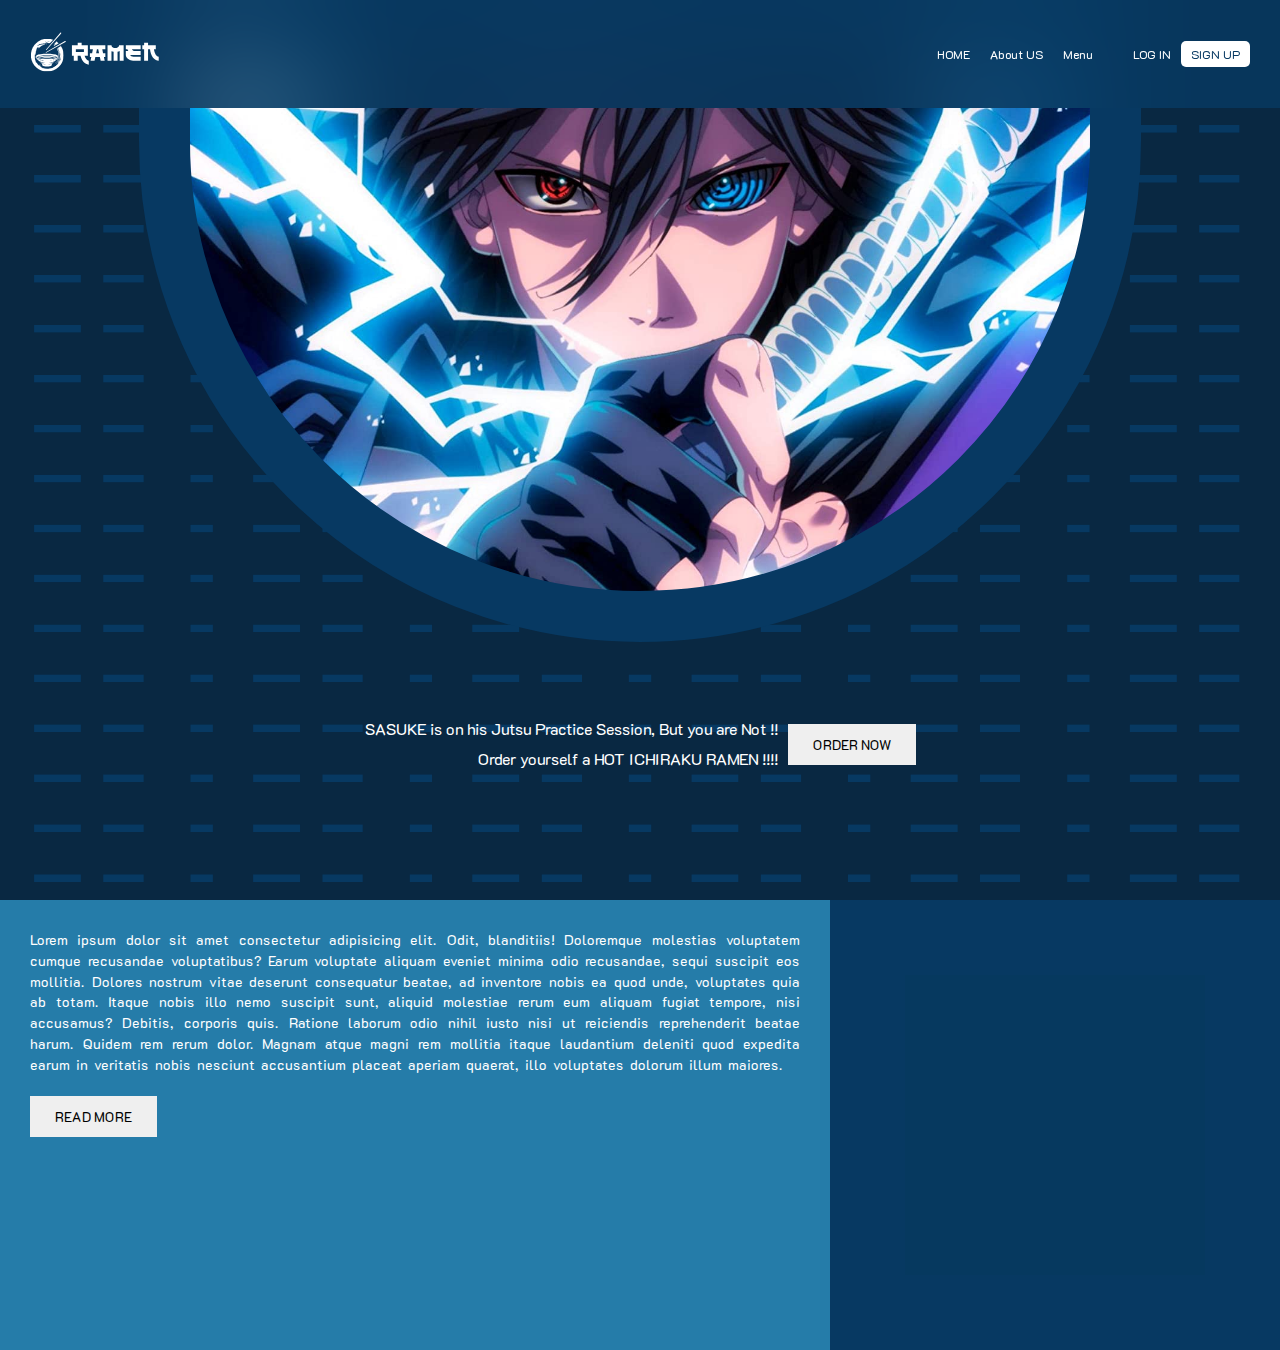
==== index.html @ f84152c3 "added ramen animated video and designed hero section of landing page" ====
<!DOCTYPE html>
<html lang="en">
<head>
    <meta charset="UTF-8">
    <meta http-equiv="X-UA-Compatible" content="IE=edge">
    <meta name="viewport" content="width=device-width, initial-scale=1.0">
    <title>Ramen - Best Ramen Restaurent</title>
    <link rel="stylesheet" href="style.css">
</head>
<body>
    <nav>
        <div class="logo">
            <img src="./images/ramen logo.svg" alt="ramen-logo">
        </div>
        <div class="navigation">
            <ul>
                <li>HOME</li>
                <li>About US</li>
                <li>Menu</li>
                <div class="login-nav">
                    <li>LOG IN</li>
                    <li class="signUp-btn">SIGN UP</li>
                </div>
            </ul>
        </div>
    </nav>
    <section class="heroSection">
        <div class="sasukeHeroImage"></div>
        <div class="bannerText">
            <div class="text">
                <p align="right">SASUKE is on his Jutsu Practice Session, But you are Not !!<br>Order yourself a HOT ICHIRAKU RAMEN !!!!</p>

                <button>ORDER NOW</button>
            </div>
        </div>
    </section>
    <section class="about">
        <div class="introduction">
            <p>Lorem ipsum dolor sit amet consectetur adipisicing elit. Odit, blanditiis! Doloremque molestias voluptatem cumque recusandae voluptatibus? Earum voluptate aliquam eveniet minima odio recusandae, sequi suscipit eos mollitia. Dolores nostrum vitae deserunt consequatur beatae, ad inventore nobis ea quod unde, voluptates quia ab totam. Itaque nobis illo nemo suscipit sunt, aliquid molestiae rerum eum aliquam fugiat tempore, nisi accusamus? Debitis, corporis quis. Ratione laborum odio nihil iusto nisi ut reiciendis reprehenderit beatae harum. Quidem rem rerum dolor. Magnam atque magni rem mollitia itaque laudantium deleniti quod expedita earum in veritatis nobis nesciunt accusantium placeat aperiam quaerat, illo voluptates dolorum illum maiores.</p>

            <button>READ MORE</button>
        </div>
        <div class="ramenVideo">
            <video src="./video/ramen animated video.mp4" autoplay loop muted width="300"></video>
        </div>
    </section> 
</body>
</html>
---- style.css ----
@font-face {
    font-family: "K2D";
    src: url("./fonts/K2D-Regular.ttf");
}
*{
    margin: 0;
    padding: 0;
    font-family: "K2D";
}
::-webkit-scrollbar{
    display: none;
}
nav{
    height: 12vh;
    width: 100%;
    background: rgba(7, 57, 98,.8);
    backdrop-filter: blur(50px);
    display: flex;
    justify-content: space-between;
    align-items: center;
    position: absolute;
    top: 0;
    font-size:12px;
    z-index: 100;
}
nav .logo{
    transform: scale(.6);
    position: relative;
    margin-left: -40px;
}
nav ul{
    display: flex;
    list-style: none;
    color: white;
}
nav li{
    padding: 0 10px;
}
.navigation ul{
    display: flex;
    justify-content: center;
    align-items: center;
}
nav .login-nav{
    display: flex;
    align-items: center;
    margin:0 30px 0 20px;
}
.login-nav li{
    padding:0 10px;
}
nav .signUp-btn{
    color: rgb(7, 57, 98);
    background: white;
    padding: 5px 10px;
    border-radius: 5px;
}

.heroSection{
    height: 100vh;
    background: #092842;
    background-image:url("./images/heroSection-line.png");
    background-size: cover;
    background-position: center;
    display: flex;
    align-items: center;
    flex-direction: column;
    overflow: hidden;
    z-index: 98;
}
.sasukeHeroImage{
    height: 60vh;
    width: 100vh;
    transform: translateY();
    background-image: url("./images/sasuke-new.jpg");
    background-position:center;
    background-size: cover;
    border-radius: 0 0 100vh 100vh;
    border: 4vw solid rgb(7, 57, 98);
}
.heroSection .bannerText{
    color: #fff;
    margin-top: 8vh;
}
.bannerText .text{
    display: flex;
    justify-content: center;
    align-items: center;
}
.bannerText p{
    line-height: 30px;
    margin-right: 10px;
}
button{
    padding: 12px 25px;
    border: none;
}
.about{
    height: 50vh;
    background: #257CA9;
    overflow: hidden;
    display: flex;
}
.about .introduction{
    width: calc(100vw - 50vh);
    text-align: justify;
    font-size: 14px;
    line-height: 1.3rem;    word-spacing: 2px;
    color: white;
    padding: 30px;
    box-sizing: border-box;
}
.introduction p{
    margin-bottom: 20px;
}
.about .ramenVideo{
    background: #073962;
    /* float: right; */
    height: 100%;
    width: 50vh;
    display: flex;
    justify-content: center;
    align-items: center;
}
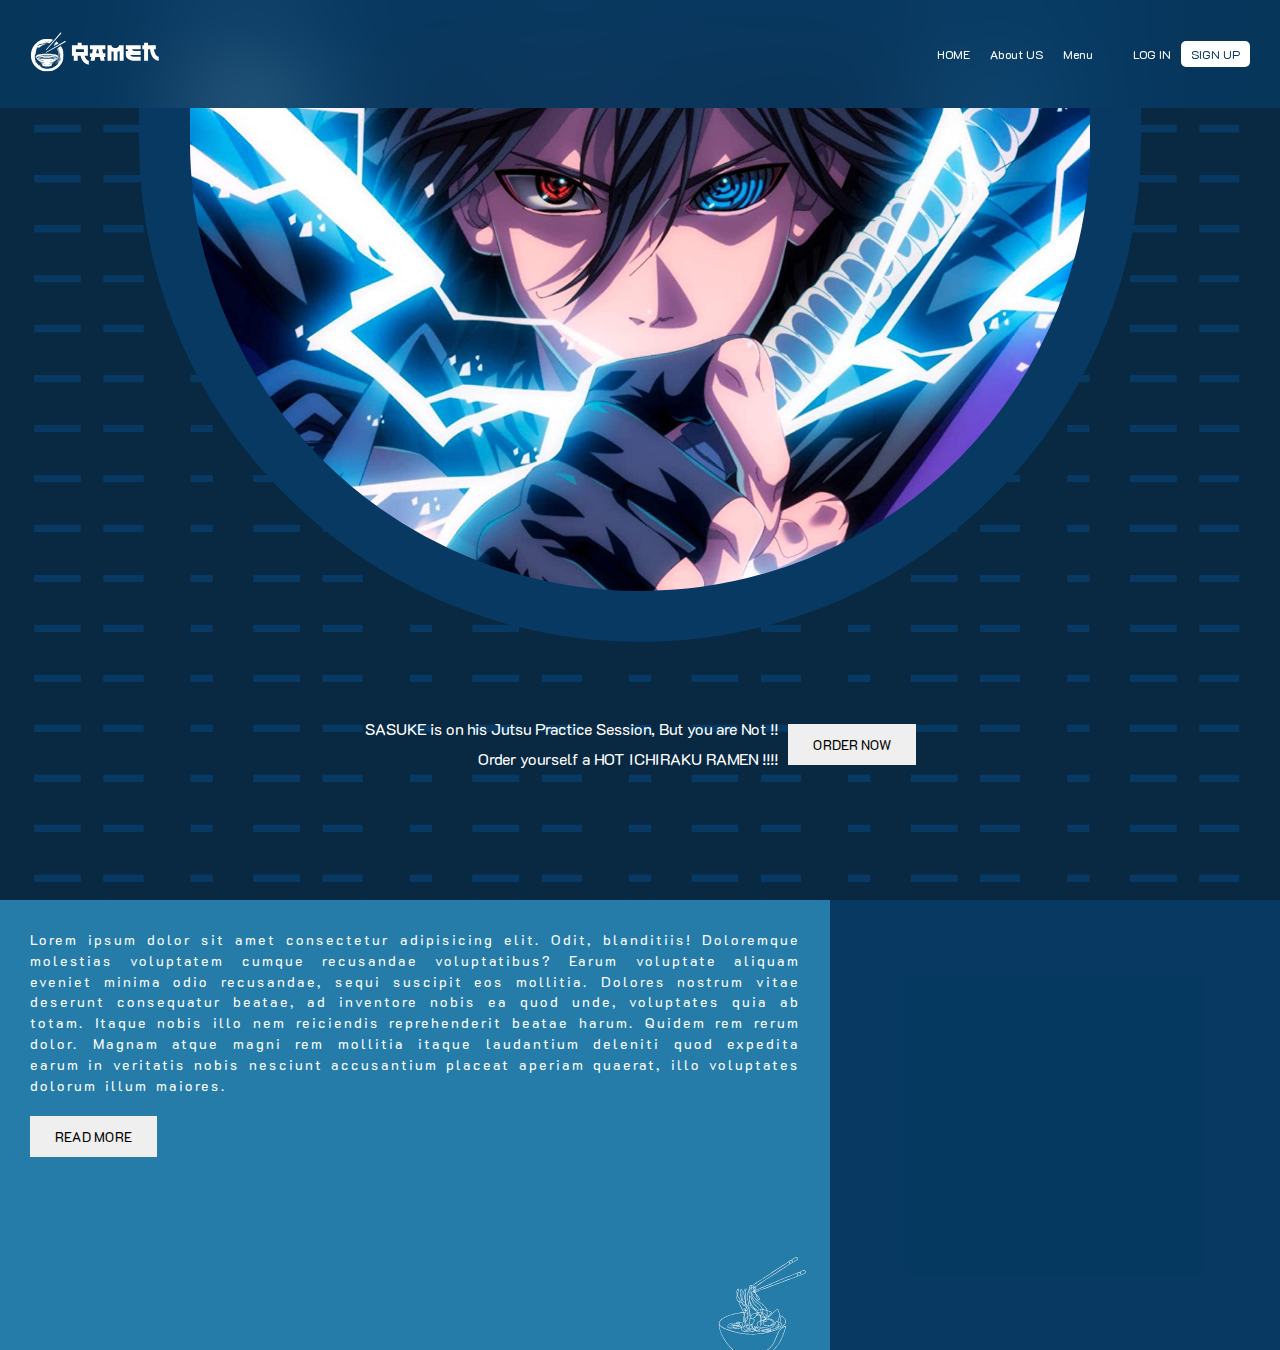
==== commit ae85fc96: "fixed width of ramen soup svg in intro section" ====
--- a/index.html
+++ b/index.html
@@ -36,9 +36,11 @@
     </section>
     <section class="about">
         <div class="introduction">
-            <p>Lorem ipsum dolor sit amet consectetur adipisicing elit. Odit, blanditiis! Doloremque molestias voluptatem cumque recusandae voluptatibus? Earum voluptate aliquam eveniet minima odio recusandae, sequi suscipit eos mollitia. Dolores nostrum vitae deserunt consequatur beatae, ad inventore nobis ea quod unde, voluptates quia ab totam. Itaque nobis illo nemo suscipit sunt, aliquid molestiae rerum eum aliquam fugiat tempore, nisi accusamus? Debitis, corporis quis. Ratione laborum odio nihil iusto nisi ut reiciendis reprehenderit beatae harum. Quidem rem rerum dolor. Magnam atque magni rem mollitia itaque laudantium deleniti quod expedita earum in veritatis nobis nesciunt accusantium placeat aperiam quaerat, illo voluptates dolorum illum maiores.</p>
+            <p>Lorem ipsum dolor sit amet consectetur adipisicing elit. Odit, blanditiis! Doloremque molestias voluptatem cumque recusandae voluptatibus? Earum voluptate aliquam eveniet minima odio recusandae, sequi suscipit eos mollitia. Dolores nostrum vitae deserunt consequatur beatae, ad inventore nobis ea quod unde, voluptates quia ab totam. Itaque nobis illo nem reiciendis reprehenderit beatae harum. Quidem rem rerum dolor. Magnam atque magni rem mollitia itaque laudantium deleniti quod expedita earum in veritatis nobis nesciunt accusantium placeat aperiam quaerat, illo voluptates dolorum illum maiores.</p>
 
             <button>READ MORE</button>
+
+            <img src="./images/ramen-soup.svg" alt="soup" class="ramen-soup">
         </div>
         <div class="ramenVideo">
             <video src="./video/ramen animated video.mp4" autoplay loop muted width="300"></video>
--- a/style.css
+++ b/style.css
@@ -18,7 +18,7 @@
     display: flex;
     justify-content: space-between;
     align-items: center;
-    position: absolute;
+    position: fixed;
     top: 0;
     font-size:12px;
     z-index: 100;
@@ -96,7 +96,7 @@
     border: none;
 }
 .about{
-    height: 50vh;
+    min-height: 50vh;
     background: #257CA9;
     overflow: hidden;
     display: flex;
@@ -105,18 +105,28 @@
     width: calc(100vw - 50vh);
     text-align: justify;
     font-size: 14px;
-    line-height: 1.3rem;    word-spacing: 2px;
+    line-height: 1.3rem;    word-spacing: 2px;  letter-spacing: 2px;
     color: white;
     padding: 30px;
     box-sizing: border-box;
+    overflow: scroll;
+    position: relative;
+}
+.introduction .ramen-soup{
+    position: absolute;
+    right: 0;
+    bottom: 0;
+    z-index: 0;
+    height: 120px;
 }
 .introduction p{
     margin-bottom: 20px;
+    z-index: 1;
 }
 .about .ramenVideo{
     background: #073962;
     /* float: right; */
-    height: 100%;
+    min-height: 100%;
     width: 50vh;
     display: flex;
     justify-content: center;
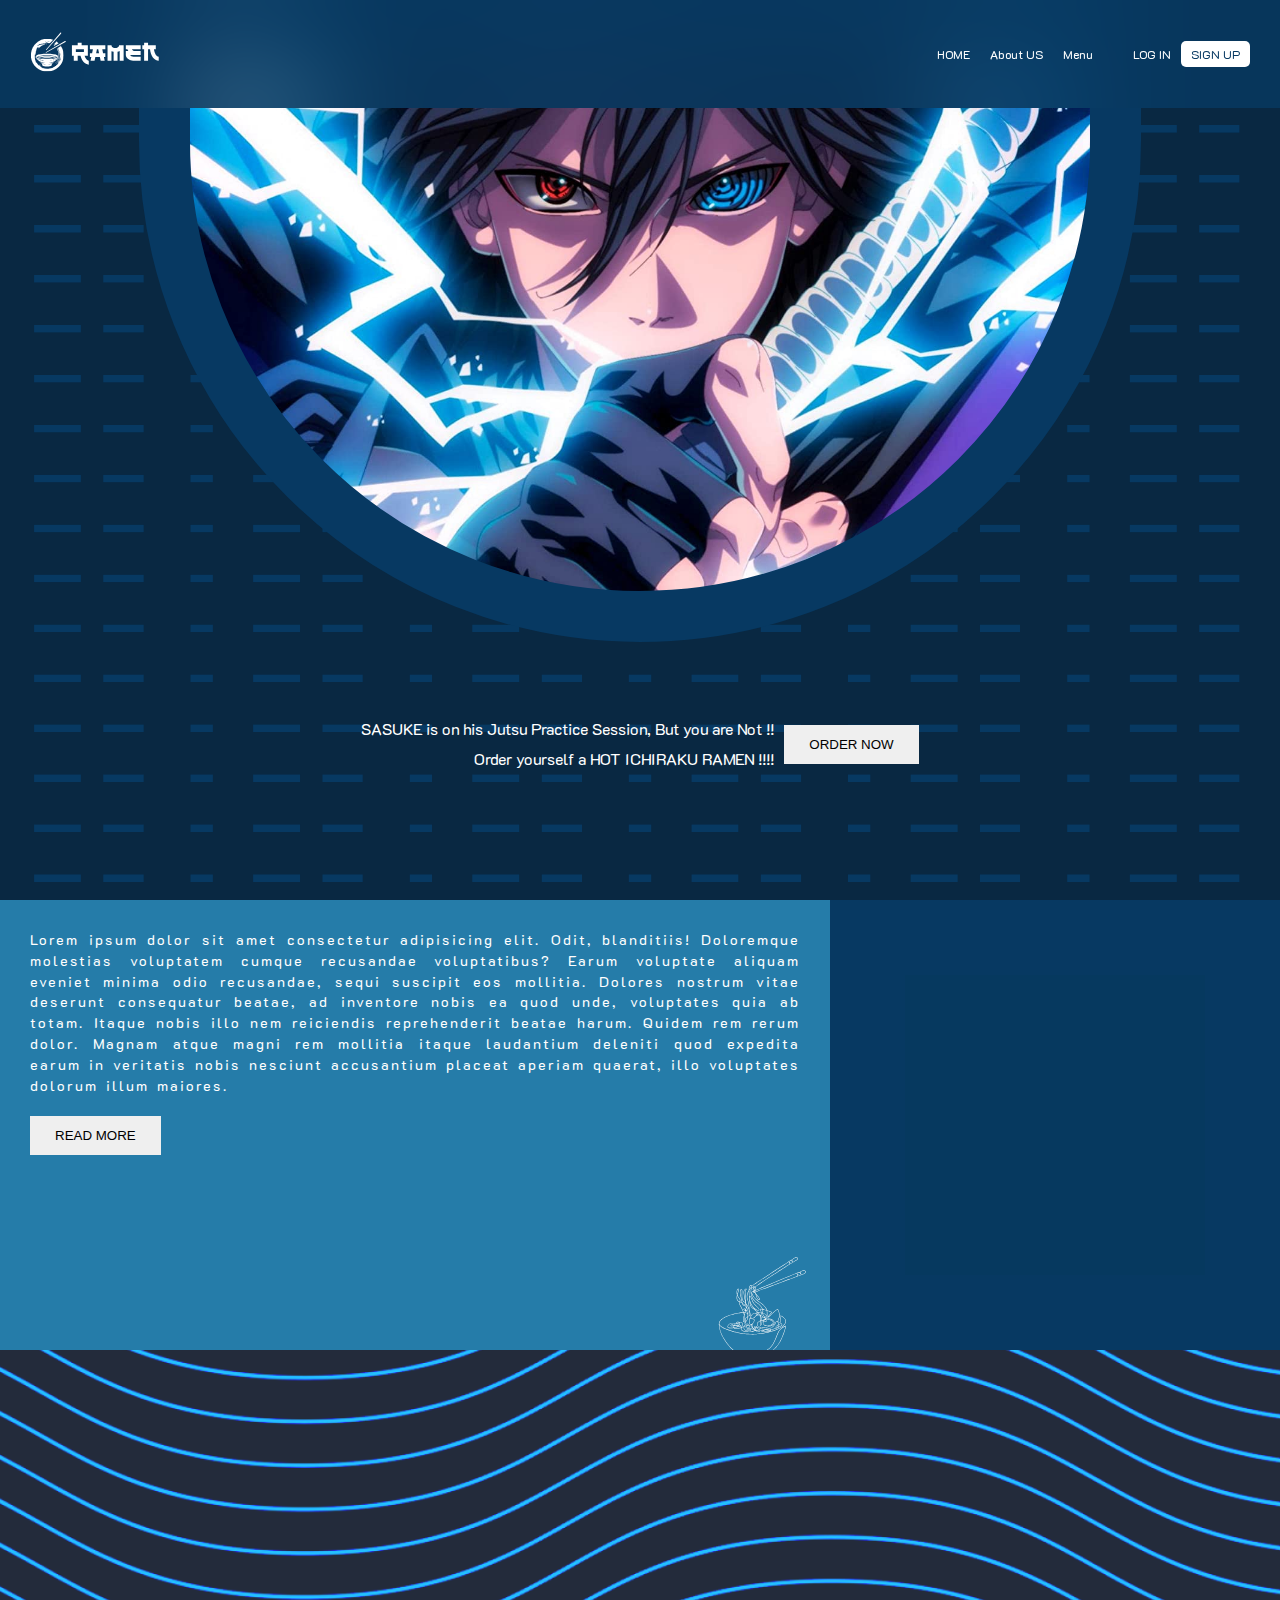
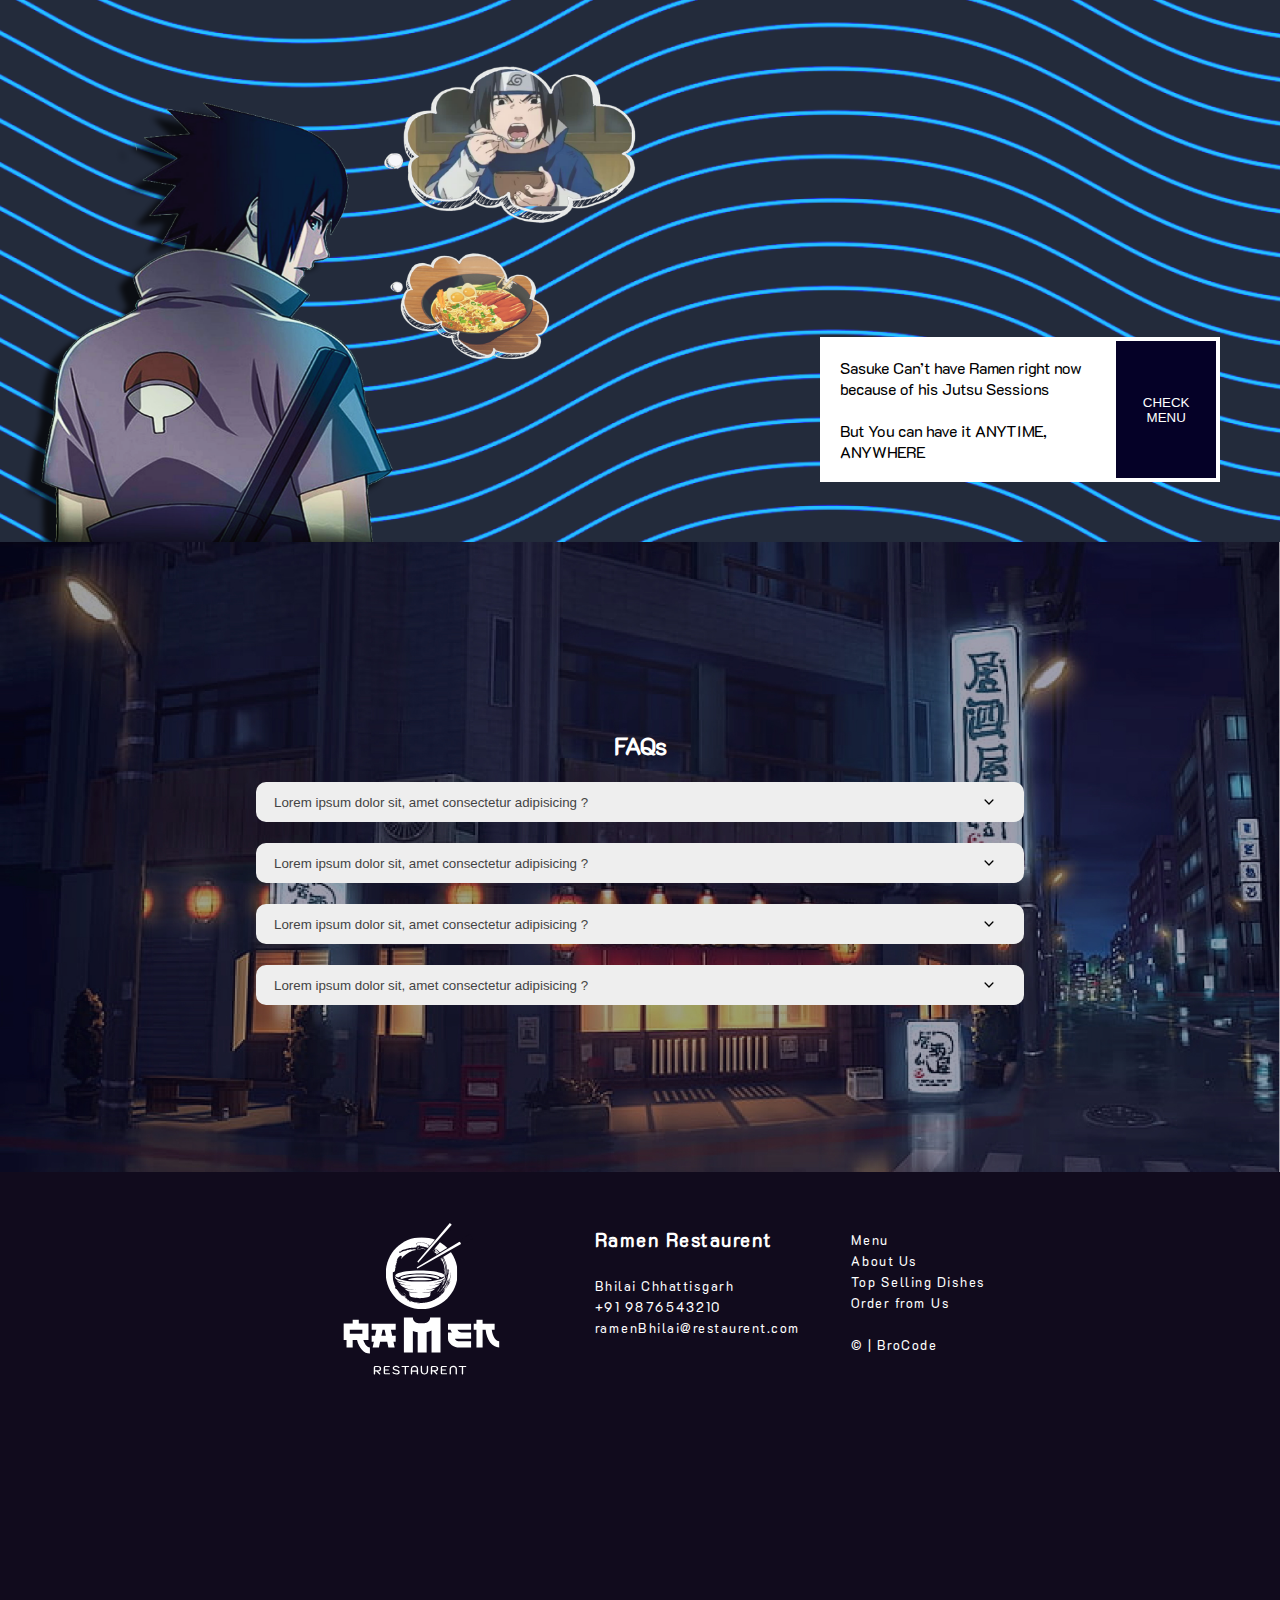
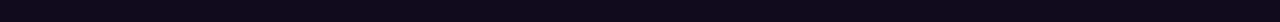
==== commit c4bbe536: "homepage designed succesfully" ====
--- a/index.html
+++ b/index.html
@@ -8,6 +8,7 @@
     <link rel="stylesheet" href="style.css">
 </head>
 <body>
+    <!-- nav bar -->
     <nav>
         <div class="logo">
             <img src="./images/ramen logo.svg" alt="ramen-logo">
@@ -24,6 +25,7 @@
             </ul>
         </div>
     </nav>
+    <!-- hero section -->
     <section class="heroSection">
         <div class="sasukeHeroImage"></div>
         <div class="bannerText">
@@ -34,6 +36,7 @@
             </div>
         </div>
     </section>
+    <!-- introduction -->
     <section class="about">
         <div class="introduction">
             <p>Lorem ipsum dolor sit amet consectetur adipisicing elit. Odit, blanditiis! Doloremque molestias voluptatem cumque recusandae voluptatibus? Earum voluptate aliquam eveniet minima odio recusandae, sequi suscipit eos mollitia. Dolores nostrum vitae deserunt consequatur beatae, ad inventore nobis ea quod unde, voluptates quia ab totam. Itaque nobis illo nem reiciendis reprehenderit beatae harum. Quidem rem rerum dolor. Magnam atque magni rem mollitia itaque laudantium deleniti quod expedita earum in veritatis nobis nesciunt accusantium placeat aperiam quaerat, illo voluptates dolorum illum maiores.</p>
@@ -46,5 +49,78 @@
             <video src="./video/ramen animated video.mp4" autoplay loop muted width="300"></video>
         </div>
     </section> 
+    <!-- sasuke section -->
+    <section class="sasukeSection">
+        <img src="./images/sasuke-ramen.png" class="sasuke-thinking">
+
+        <div class="sasukeStory">
+            <p>Sasuke Can’t have Ramen right now because of his Jutsu Sessions<br><br>But You can have it ANYTIME, ANYWHERE</p>
+            <br>
+            <button>CHECK MENU</button>
+        </div>
+    </section>
+    <!-- FAQ -->
+    <section class="faq">
+        <br>
+        <h2>FAQs</h2>
+        <br>
+
+        <div class="accordion-cntr">
+            <button class="accordion">Lorem ipsum dolor sit, amet consectetur adipisicing ? <img src="./images/down-sign.svg" alt="" height="30"></button>
+            
+            <div class="panel">
+              <p>Lorem ipsum dolor sit amet consectetur adipisicing elit. Recusandae, sequi error tempore quam vero nostrum molestiae beatae animi aut, natus laboriosam! Dolores, maxime totam? Hic ex itaque quam corporis quod.</p>
+            </div>
+        </div>
+        <br>
+
+        <div class="accordion-cntr">
+            <button class="accordion">Lorem ipsum dolor sit, amet consectetur adipisicing ? <img src="./images/down-sign.svg" alt="" height="30"></button>
+            
+            <div class="panel">
+              <p>Lorem ipsum dolor sit amet consectetur adipisicing elit. Recusandae, sequi error tempore quam vero nostrum molestiae beatae animi aut, natus laboriosam! Dolores, maxime totam? Hic ex itaque quam corporis quod.</p>
+            </div>
+        </div>
+        <br>
+
+        <div class="accordion-cntr">
+            <button class="accordion">Lorem ipsum dolor sit, amet consectetur adipisicing ? <img src="./images/down-sign.svg" alt="" height="30"></button>
+            
+            <div class="panel">
+              <p>Lorem ipsum dolor sit amet consectetur adipisicing elit. Recusandae, sequi error tempore quam vero nostrum molestiae beatae animi aut, natus laboriosam! Dolores, maxime totam? Hic ex itaque quam corporis quod.</p>
+            </div>
+        </div>
+        <br>
+
+        <div class="accordion-cntr">
+            <button class="accordion">Lorem ipsum dolor sit, amet consectetur adipisicing ? <img src="./images/down-sign.svg" alt="" height="30"></button>
+            
+            <div class="panel">
+              <p>Lorem ipsum dolor sit amet consectetur adipisicing elit. Recusandae, sequi error tempore quam vero nostrum molestiae beatae animi aut, natus laboriosam! Dolores, maxime totam? Hic ex itaque quam corporis quod.</p>
+            </div>
+        </div>
+
+    </section>
+    <!-- footer -->
+    <footer>
+        <img src="./images/ramen-ftr-logo.svg" alt="ramen-logo" height="250">
+        <div class="ramenContact">
+            <h3>Ramen Restaurent</h3>
+            <br>
+            <p>Bhilai Chhattisgarh</p>
+            <p>+91 9876543210</p>
+            <p>ramenBhilai@restaurent.com</p>
+            <div class="map"><iframe width="200" height="100" frameborder="0" scrolling="no" marginheight="0" marginwidth="0" src="https://maps.google.com/maps?width=100%25&amp;height=600&amp;hl=en&amp;q=GD Rungta+(My%20Business%20Name)&amp;t=&amp;z=14&amp;ie=UTF8&amp;iwloc=B&amp;output=embed"><a href="https://www.maps.ie/distance-area-calculator.html"></a></iframe></div>
+        </div>
+        <div class="footerNav">
+            <p>Menu</p>
+            <p>About Us</p>
+            <p>Top Selling Dishes</p>
+            <p>Order from Us</p>
+            <br>
+            <p>© | BroCode</p>
+        </div>
+    </footer>
+    <script src="script.js"></script>
 </body>
 </html>--- a/style.css
+++ b/style.css
@@ -2,13 +2,20 @@
     font-family: "K2D";
     src: url("./fonts/K2D-Regular.ttf");
 }
+
+@font-face {
+    font-family: 'Kodchasan';
+    src: url("./fonts/Kodchasan-Regular.ttf");
+}
 *{
     margin: 0;
     padding: 0;
-    font-family: "K2D";
 }
 ::-webkit-scrollbar{
     display: none;
+}
+body{
+    font-family: "K2D" ,"Kodchasan";
 }
 nav{
     height: 12vh;
@@ -54,6 +61,7 @@
     background: white;
     padding: 5px 10px;
     border-radius: 5px;
+    cursor: pointer;
 }
 
 .heroSection{
@@ -94,6 +102,7 @@
 button{
     padding: 12px 25px;
     border: none;
+    cursor: pointer;
 }
 .about{
     min-height: 50vh;
@@ -104,7 +113,7 @@
 .about .introduction{
     width: calc(100vw - 50vh);
     text-align: justify;
-    font-size: 14px;
+    font-size: .9rem;
     line-height: 1.3rem;    word-spacing: 2px;  letter-spacing: 2px;
     color: white;
     padding: 30px;
@@ -131,4 +140,110 @@
     display: flex;
     justify-content: center;
     align-items: center;
-}+}
+.sasukeSection{
+    height: 88vh;
+    background: #232B3B;
+    background-image: url("./images/wavy.png");
+    background-size: cover;
+    background-blend-mode: screen;
+    position: relative;
+}
+.sasuke-thinking{
+    position: absolute;
+    bottom: 0;
+    max-width: 650px;
+    width:70vw;
+}
+.sasukeStory{
+    position: absolute;
+    bottom: 60px;
+    right: 60px;
+    width: 400px;
+    display: flex;
+    /* flex-direction: column; */
+}
+.sasukeStory p{
+    padding: 20px;
+    background: rgb(255, 255, 255);
+}
+.sasukeStory button{
+    background: #050127;
+    color: white;
+    border: 4px solid white;
+}
+.faq{
+    min-height: 70vh;
+    max-height: fit-content;
+    background-image: url("./images/japanese-store.jpg");
+    background-size: cover;
+    display: flex;
+    flex-direction: column;
+    align-items: center;
+    justify-content: center;
+    color: white;
+    overflow: scroll;
+}
+.accordion-cntr{
+    max-width: 800px;
+    width: 60%;
+    min-width: 400px;
+    display: flex; justify-content: center; align-items: center;
+    flex-direction: column;
+}
+.accordion {
+    background-color: #eee;
+    color: #444;
+    cursor: pointer;
+    padding:5px 18px;
+    width: 100%;
+    text-align: left;
+    border: none;
+    outline: none;
+    transition: 0.4s;
+    border-radius: 10px;
+    display: flex;
+    align-items: center;
+    justify-content:space-between ;
+}
+.active, .accordion:hover {
+    background-color: #ffffff;
+    color: black;
+}
+.panel {
+    padding: 20px;
+    width: 80%;
+    background-color: #151420;
+    display: none;
+    overflow: hidden;
+    word-spacing: 2px;
+    letter-spacing: 1px;
+    font-size: .75rem;
+    color: white;
+    text-align: justify;
+    border-radius: 0 0 15px 15px;
+    border:2px solid white;
+    border-top: none;
+}
+footer{
+    font-family: 'K2D' !important;
+    height: 50vh;
+    background: #110B1D;
+    color: white;
+    display: flex;
+    justify-content: center;
+    letter-spacing: 1.5px;
+    /* align-items: center; */
+    gap: 50px;
+}
+footer p{
+    font-size: .8rem;
+    margin-top: 5px;
+}
+.map iframe{
+    margin-top: 20px;
+    border-radius: 5px;
+}
+.footerNav,.ramenContact{
+    margin-top: 55px;
+} 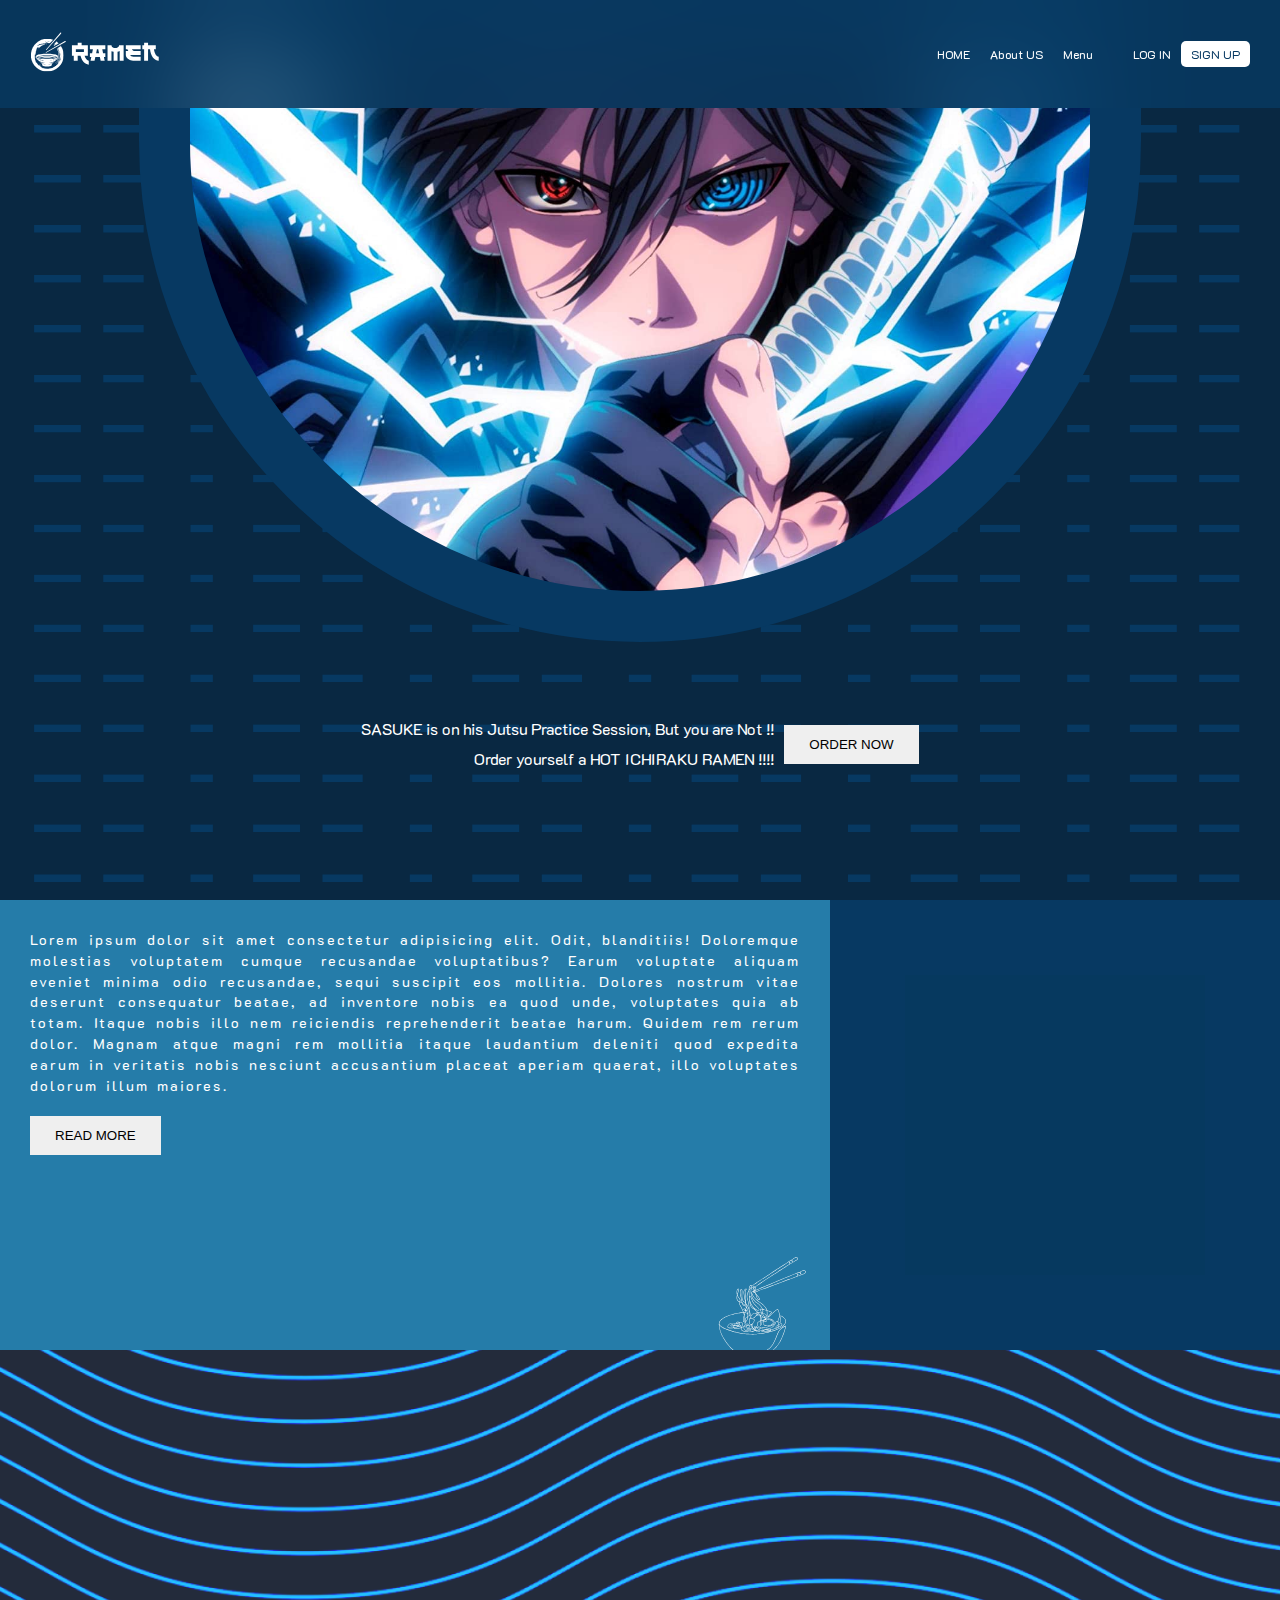
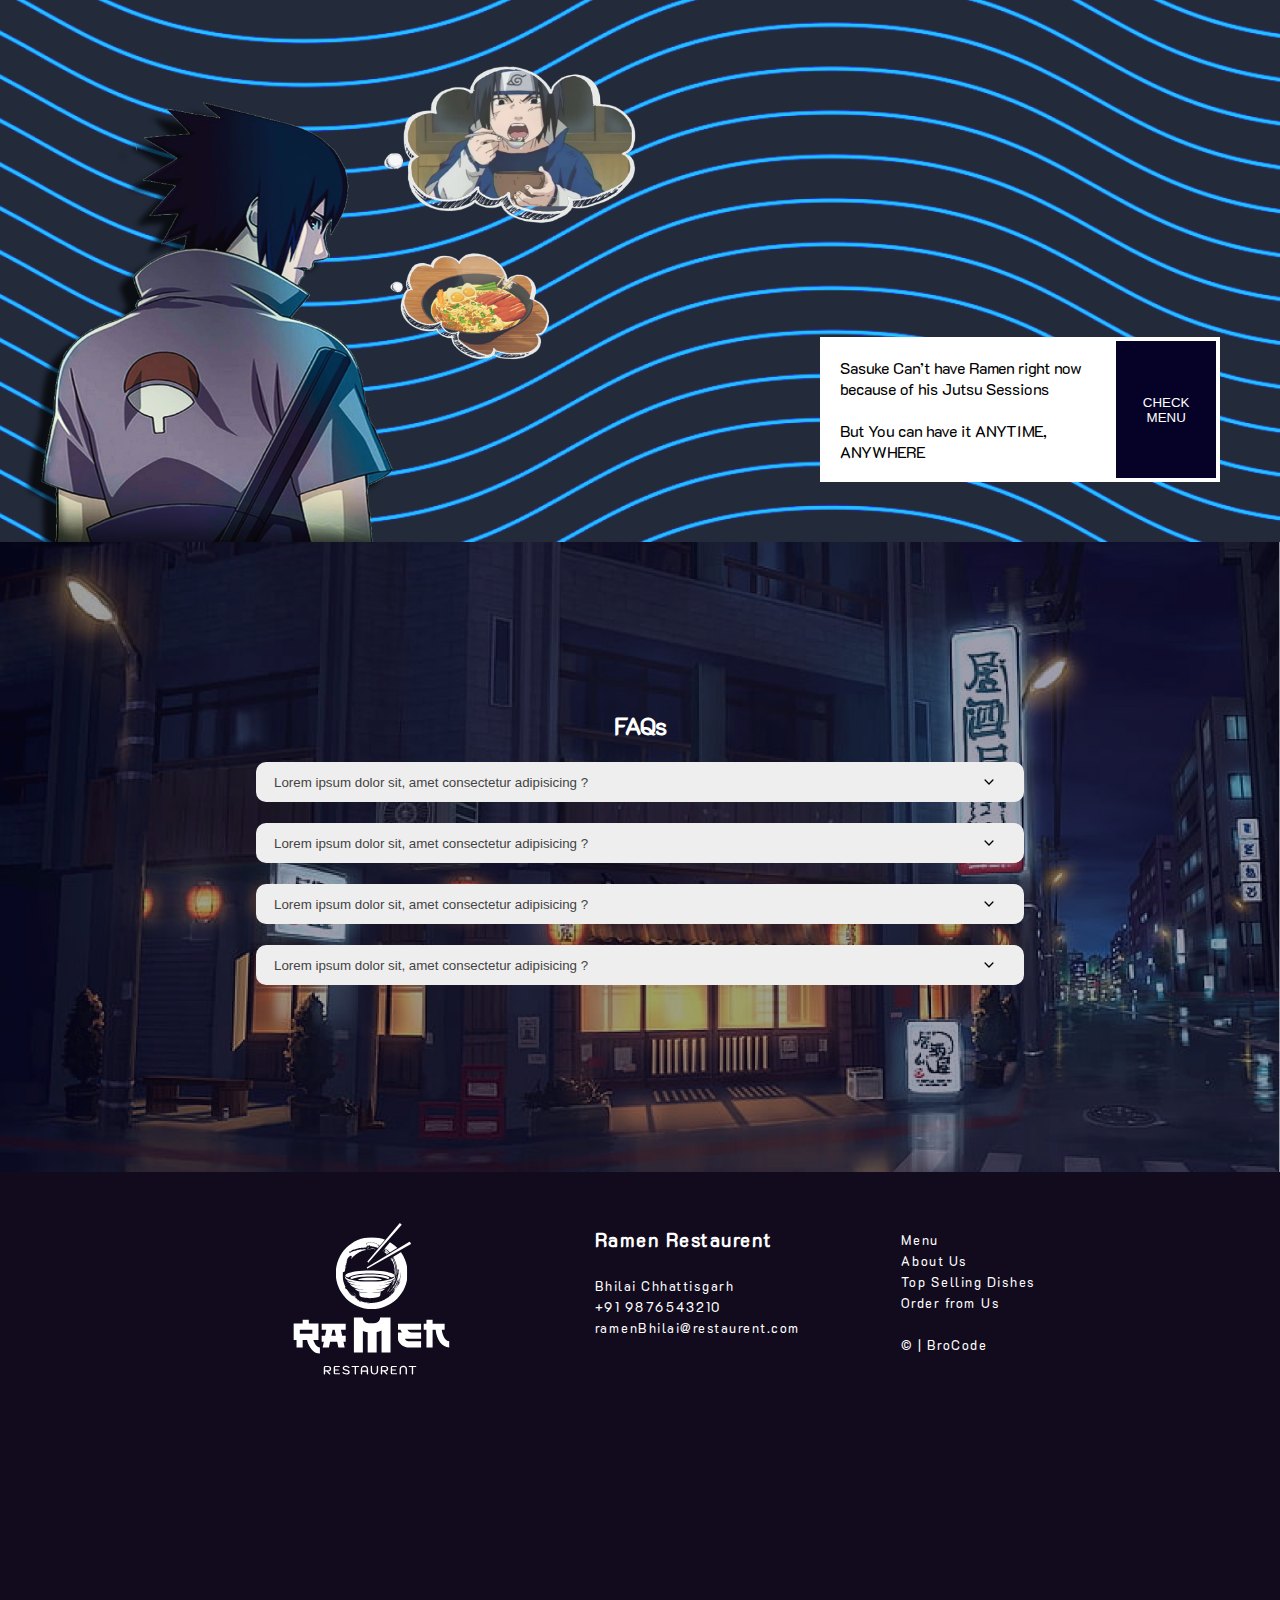
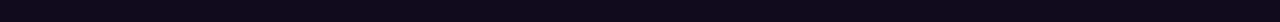
==== commit 68d5dbc4: "menu page designing in progress" ====
--- a/index.html
+++ b/index.html
@@ -5,22 +5,23 @@
     <meta http-equiv="X-UA-Compatible" content="IE=edge">
     <meta name="viewport" content="width=device-width, initial-scale=1.0">
     <title>Ramen - Best Ramen Restaurent</title>
+    <link rel="shortcut icon" href="./images/logo.svg" type="image/x-icon">
     <link rel="stylesheet" href="style.css">
 </head>
 <body>
     <!-- nav bar -->
     <nav>
         <div class="logo">
-            <img src="./images/ramen logo.svg" alt="ramen-logo">
+            <a href="./index.html"><img src="./images/ramen logo.svg" alt="ramen-logo"></a>
         </div>
         <div class="navigation">
             <ul>
-                <li>HOME</li>
-                <li>About US</li>
-                <li>Menu</li>
+                <a href="./index.html"><li>HOME</li></a>
+                <a href="#about"><li>About US</li></a>
+                <a href="./menu.html"><li>Menu</li></a>
                 <div class="login-nav">
-                    <li>LOG IN</li>
-                    <li class="signUp-btn">SIGN UP</li>
+                    <a href="./login.html"><li>LOG IN</li></a>
+                    <a href="./login.html"><li class="signUp-btn">SIGN UP</li></a>
                 </div>
             </ul>
         </div>
@@ -37,7 +38,7 @@
         </div>
     </section>
     <!-- introduction -->
-    <section class="about">
+    <section class="about" id="about">
         <div class="introduction">
             <p>Lorem ipsum dolor sit amet consectetur adipisicing elit. Odit, blanditiis! Doloremque molestias voluptatem cumque recusandae voluptatibus? Earum voluptate aliquam eveniet minima odio recusandae, sequi suscipit eos mollitia. Dolores nostrum vitae deserunt consequatur beatae, ad inventore nobis ea quod unde, voluptates quia ab totam. Itaque nobis illo nem reiciendis reprehenderit beatae harum. Quidem rem rerum dolor. Magnam atque magni rem mollitia itaque laudantium deleniti quod expedita earum in veritatis nobis nesciunt accusantium placeat aperiam quaerat, illo voluptates dolorum illum maiores.</p>
 
--- a/style.css
+++ b/style.css
@@ -16,6 +16,11 @@
 }
 body{
     font-family: "K2D" ,"Kodchasan";
+}
+a{
+    color: inherit;
+    text-decoration: none;
+    margin: 0;
 }
 nav{
     height: 12vh;
@@ -28,7 +33,7 @@
     position: fixed;
     top: 0;
     font-size:12px;
-    z-index: 100;
+    z-index: 1000;
 }
 nav .logo{
     transform: scale(.6);
@@ -190,6 +195,9 @@
     min-width: 400px;
     display: flex; justify-content: center; align-items: center;
     flex-direction: column;
+}
+.accordion-cntr:last-child{
+    margin-bottom: 40px;
 }
 .accordion {
     background-color: #eee;
@@ -234,7 +242,7 @@
     justify-content: center;
     letter-spacing: 1.5px;
     /* align-items: center; */
-    gap: 50px;
+    gap: 100px;
 }
 footer p{
     font-size: .8rem;
@@ -246,4 +254,37 @@
 }
 .footerNav,.ramenContact{
     margin-top: 55px;
-} +} 
+
+
+/* Menu page CSS */
+.menuHeroSect{
+    height: 100vh;
+    background: #092842;
+    overflow: hidden;
+    position: relative;
+    display: flex;
+    justify-content: center;
+}
+.circleBG{
+    min-height: 100vh;
+    min-width: 80vh;
+    height: 40vw;
+    width: 100vw;
+    background-image: url("./images/hex-pattern-bg.jpg");
+    background-size: 500px;
+    background-position: center;
+    position: absolute;
+    top: 6vh;
+    right: -40vw;
+    mix-blend-mode: multiply;
+    border-radius: 100vh;
+    z-index: 200;
+}
+.noodle{
+    position: absolute;
+    z-index: 201;
+    left: 10%;
+    top: 20vh;
+    height: 80%;
+}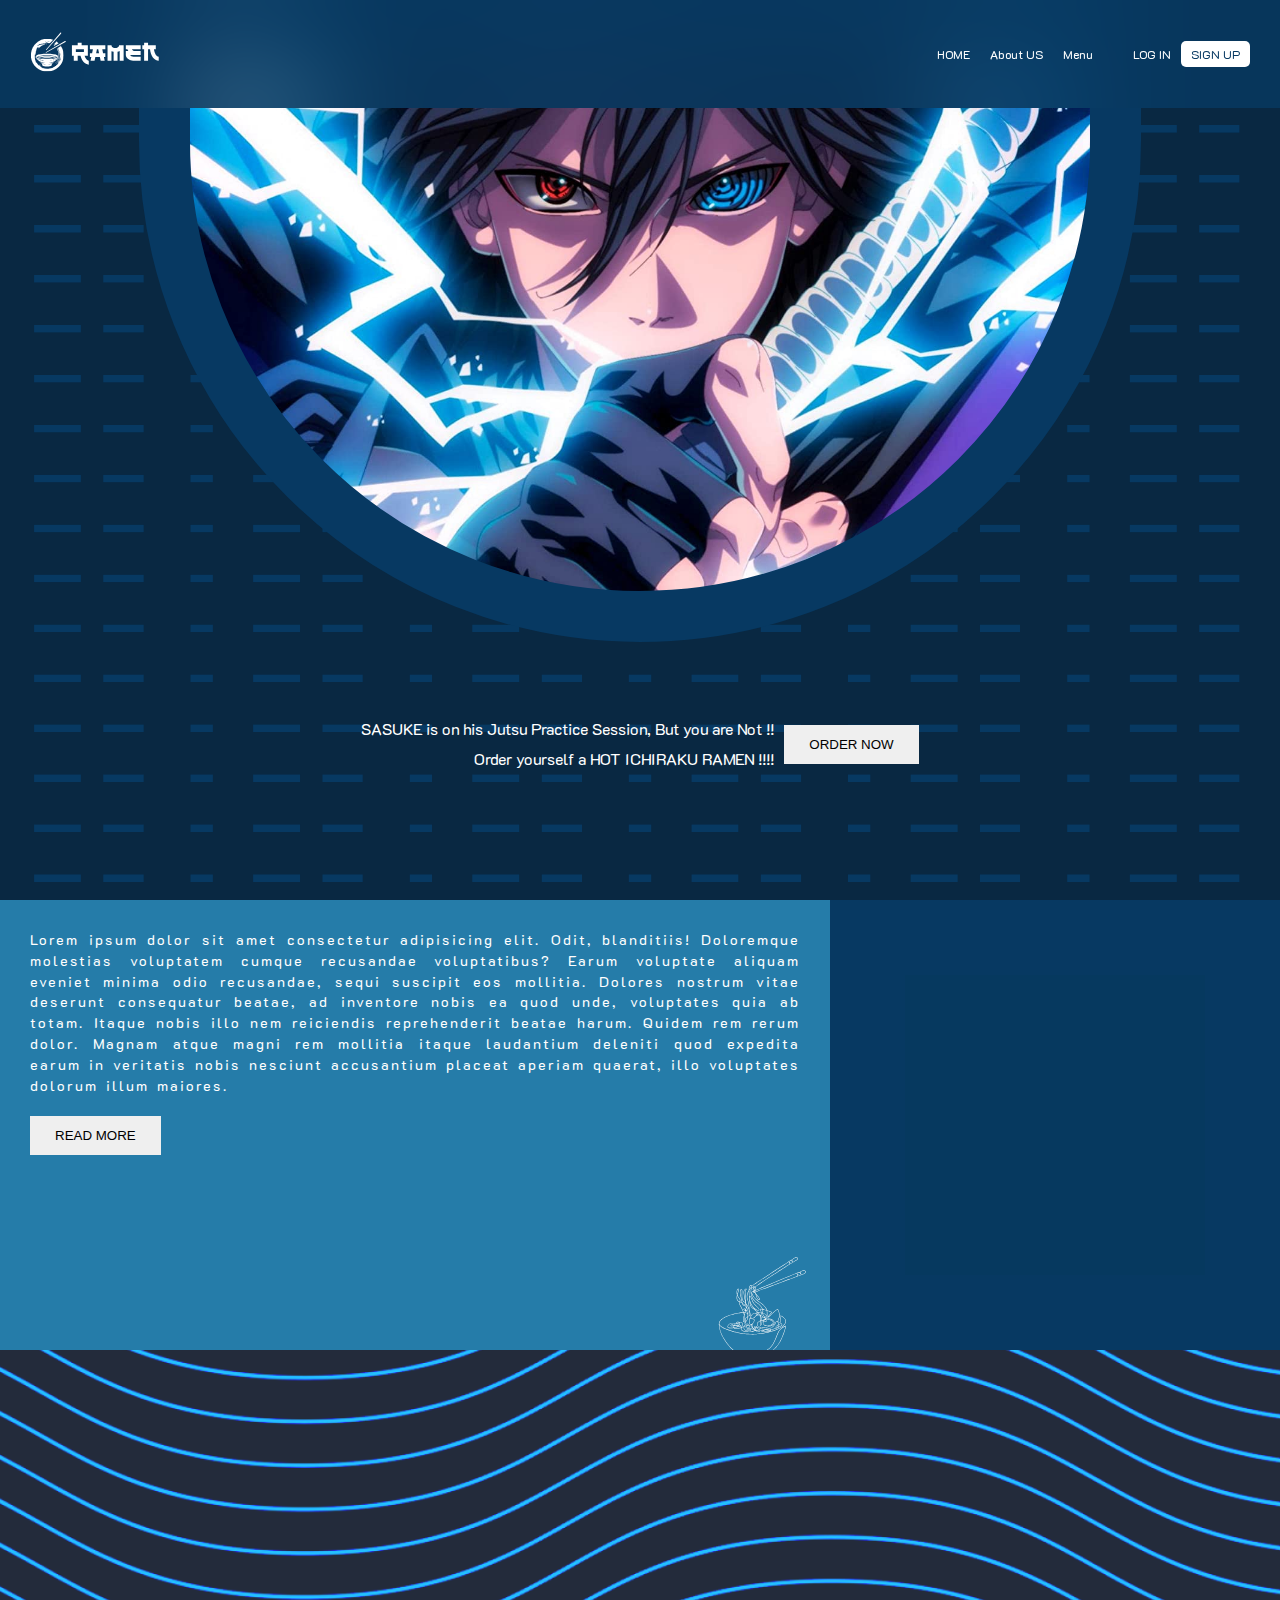
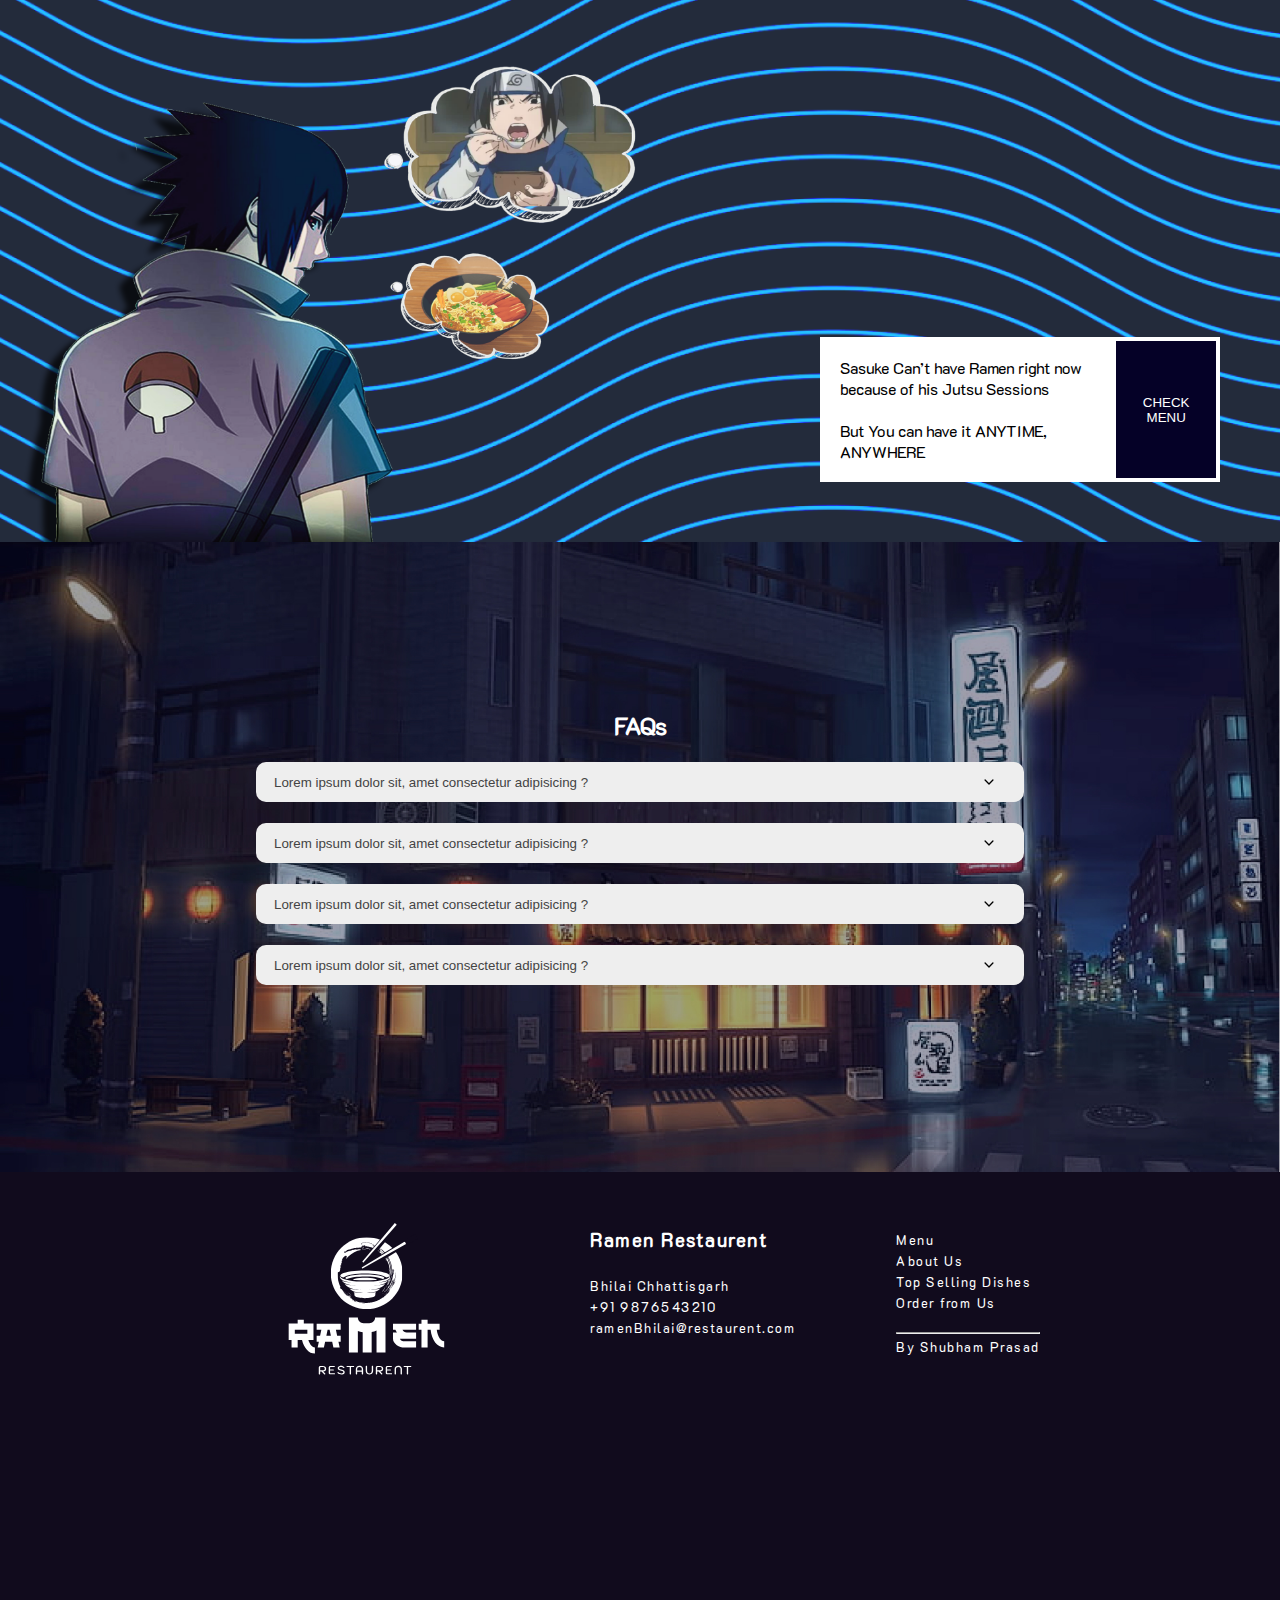
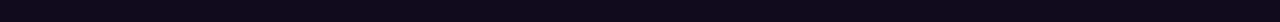
==== commit 327a7446: "created menu page" ====
--- a/index.html
+++ b/index.html
@@ -119,7 +119,8 @@
             <p>Top Selling Dishes</p>
             <p>Order from Us</p>
             <br>
-            <p>© | BroCode</p>
+            <hr>
+            <p>By Shubham Prasad</p>
         </div>
     </footer>
     <script src="script.js"></script>
--- a/style.css
+++ b/style.css
@@ -7,9 +7,14 @@
     font-family: 'Kodchasan';
     src: url("./fonts/Kodchasan-Regular.ttf");
 }
+@font-face {
+    font-family: "Itim";
+    src: url("./fonts/Itim-Regular.ttf");
+}
 *{
     margin: 0;
     padding: 0;
+    /* user-select: none; */
 }
 ::-webkit-scrollbar{
     display: none;
@@ -287,4 +292,96 @@
     left: 10%;
     top: 20vh;
     height: 80%;
-}+}
+.MenuBannerText{
+    color: white;
+    position: absolute;
+    bottom: 20vh;
+    right: 10%;
+    height: 200px;
+    width: fit-content;
+    z-index: 202;
+}
+.MenuBannerText h4{
+    letter-spacing: 2px;
+    line-height: 2.5rem;
+    font-size: 2rem;
+}
+.menu{
+    min-height: 100vh;
+    background: #2B0D0D;
+    display: flex;
+    justify-content: center;
+    align-items: center;
+    flex-direction: column;
+}
+.menuHeading{
+    margin-top: 100px;
+}
+.menuGroup{
+    display: flex;
+    flex-wrap: wrap;
+    align-items: center;
+    justify-content: center;
+    margin-bottom: 50px;
+}
+.dish{
+    position: absolute;
+    bottom: 20px;
+    left: 20px;
+    z-index: 300;
+    color: white;
+    letter-spacing: 1.25px;
+}
+.dishPrice{
+    font-family: "Itim";
+}
+.menuCard{
+    width: 250px;
+    height: 350px;
+    border: 3px solid #FFFFFF;
+    box-shadow: 30px 30px 0px -10px #412626;
+    border-radius: 20px;
+    margin: 50px;
+    position: relative;
+    background-size: contain;
+    transition: transform .2s;
+}
+.menuCard:hover{
+    transform: scale(1.05);}
+.menuCard::after{
+    content: "";
+    position: absolute;
+    height: 30%;width: 100%;
+    background: linear-gradient(180deg, rgba(0, 0, 0, 0) 0%, rgba(0, 0, 0, 0.647605) 50%, #000000 100%);
+    color: wheat;
+    border-radius: 0 0 20px 20px;
+    bottom: 0;
+    z-index: 250;
+}
+.m1{
+    background: url("./images/ichirakuRamen.jpg");
+    background-size: cover;
+}
+.m2{
+    background: url("./images/gyoza.jpg");
+    background-size: cover;
+}
+.m3{
+    background: url("./images/misoSoup.jpg");
+    background-size: cover;
+}
+.m4{
+    background: url("./images/yakitori.jpg");
+    background-size: cover;
+}
+.m5{
+    background: url("./images/sushi.jpg");
+    background-size: cover;
+}
+.m6{
+    background: url("./images/tempura.jpg");
+    background-size: cover;
+}
+
+/* Login page CSS */
